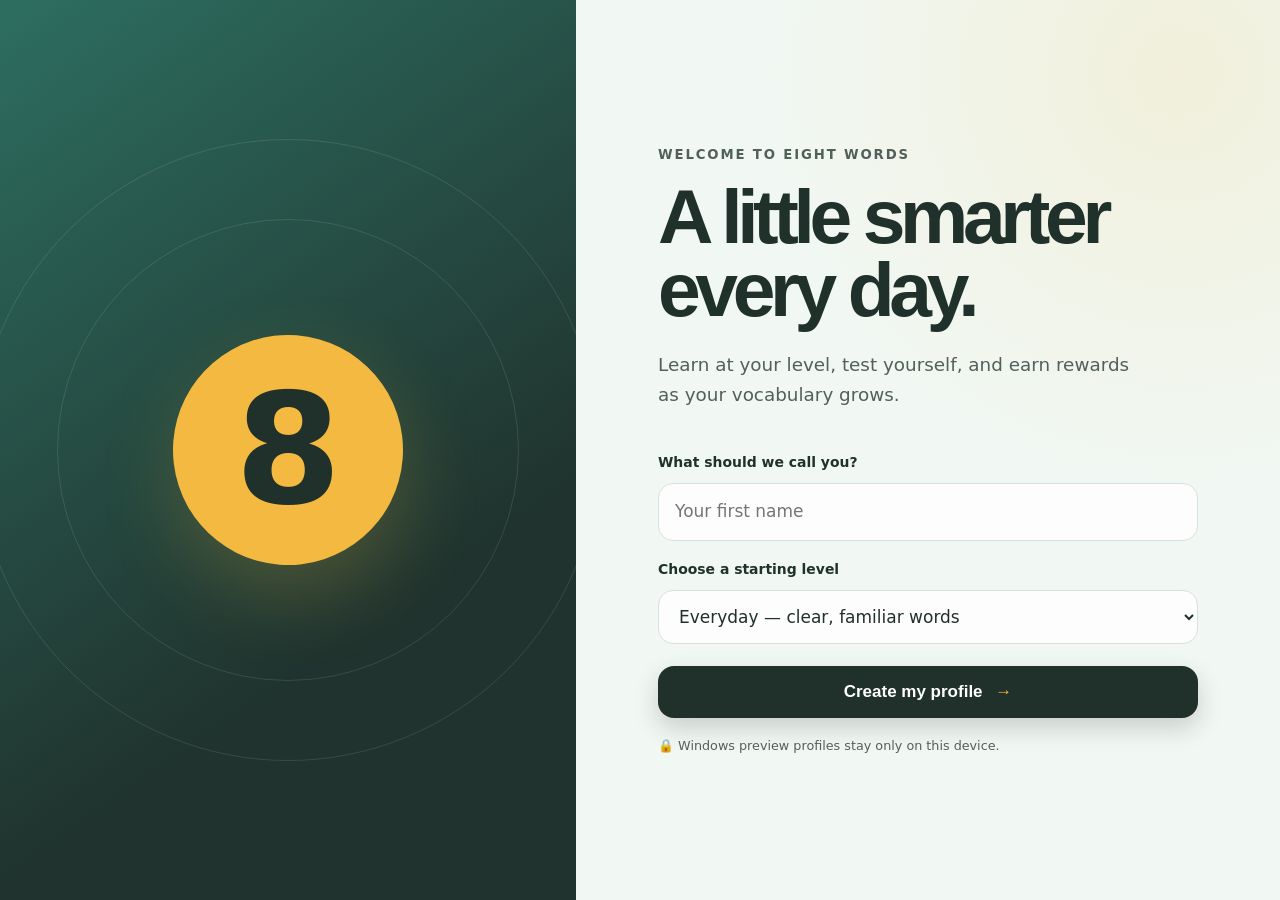
==== web/index.html @ 4cf6bb36 "Build Eight Words vocabulary learning app" ====
<!doctype html>
<html lang="en">
<head>
  <meta charset="utf-8">
  <meta name="viewport" content="width=device-width, initial-scale=1, viewport-fit=cover">
  <meta name="theme-color" content="#f6f2e8">
  <meta name="description" content="Learn eight words a day, take quizzes, earn points, and grow your vocabulary.">
  <title>Eight Words</title>
  <link rel="manifest" href="manifest.webmanifest">
  <link rel="icon" href="icons/icon-192.png">
  <link rel="stylesheet" href="styles.css">
</head>
<body>
  <div id="authScreen" class="auth-screen">
    <div class="auth-art" aria-hidden="true">
      <div class="logo-orbit"><span>8</span></div>
    </div>
    <section class="auth-card" aria-labelledby="welcomeTitle">
      <p class="eyebrow">WELCOME TO EIGHT WORDS</p>
      <h1 id="welcomeTitle">A little smarter<br>every day.</h1>
      <p class="auth-copy">Learn at your level, test yourself, and earn rewards as your vocabulary grows.</p>

      <div id="profileChooser" class="profile-chooser" hidden>
        <p class="field-label">Choose your profile</p>
        <div id="profileList" class="profile-list"></div>
        <button id="showCreateButton" class="button button-secondary" type="button">Add another profile</button>
      </div>

      <form id="createProfileForm" class="create-profile-form">
        <label for="displayName">What should we call you?</label>
        <input id="displayName" name="displayName" maxlength="20" autocomplete="nickname" placeholder="Your first name" required>
        <label for="startingLevel">Choose a starting level</label>
        <select id="startingLevel" name="startingLevel">
          <option value="everyday">Everyday — clear, familiar words</option>
          <option value="growing">Growing — build a richer vocabulary</option>
          <option value="curious">Curious — thoughtful, challenging words</option>
        </select>
        <button class="button button-primary" type="submit">Create my profile <span aria-hidden="true">→</span></button>
      </form>
      <p class="local-note"><span aria-hidden="true">🔒</span> Windows preview profiles stay only on this device.</p>
    </section>
  </div>

  <div id="app" class="app-shell" hidden>
    <header class="topbar">
      <button class="brand" type="button" data-view-target="learn" aria-label="Eight Words home">
        <span class="brand-mark">8</span>
        <span><strong>EIGHT WORDS</strong><small>A little smarter every day</small></span>
      </button>
      <div class="topbar-actions">
        <span id="plusBadge" class="plus-badge" hidden>PLUS · UNLIMITED</span>
        <button class="points-pill" type="button" data-view-target="rewards" aria-label="Open rewards">
          <span aria-hidden="true">✦</span><strong id="headerPoints">0</strong><small>pts</small>
        </button>
        <button id="avatarButton" class="avatar-button" type="button" data-view-target="profile" aria-label="Open profile">A</button>
      </div>
    </header>

    <main>
      <section id="learnView" class="view active" data-view="learn">
        <div class="view-heading">
          <div>
            <p class="eyebrow" id="greeting">GOOD MORNING</p>
            <h1>Ready for a new word?</h1>
          </div>
        </div>

        <section class="difficulty-panel" aria-labelledby="difficultyTitle">
          <div class="difficulty-heading">
            <p class="eyebrow">DIFFICULTY</p>
            <h2 id="difficultyTitle">Choose your word level</h2>
          </div>
          <div class="difficulty-options" role="group" aria-label="Word difficulty">
            <button type="button" data-level="everyday" aria-pressed="false"><span>🌿</span><strong>Everyday</strong><small>Clear and familiar</small></button>
            <button type="button" data-level="growing" aria-pressed="false"><span>✨</span><strong>Growing</strong><small>Build your vocabulary</small></button>
            <button type="button" data-level="curious" aria-pressed="false"><span>🔭</span><strong>Curious</strong><small>More challenging</small></button>
          </div>
        </section>

        <div class="learning-layout">
          <article id="wordCard" class="word-card" aria-live="polite">
            <div class="word-card-top">
              <span id="wordPosition" class="eyebrow accent">WORD 1 OF 8</span>
              <div class="word-card-tools">
                <button id="favoriteButton" class="icon-button" type="button" aria-label="Save this word" aria-pressed="false">♡</button>
                <button id="speakButton" class="icon-button" type="button" aria-label="Hear this word">🔊</button>
              </div>
            </div>
            <div id="wordLoading" class="word-loading">
              <span></span><span></span><span></span>
              <p>Finding a good word…</p>
            </div>
            <div id="wordContent" hidden>
              <h2><button id="wordText" class="word-title-button" type="button" aria-expanded="false" aria-controls="syllablePanel">wonder</button></h2>
              <p class="syllable-hint">Click the word to see its syllables</p>
              <div id="syllablePanel" class="syllable-panel" hidden>
                <span id="syllableText">won · der</span>
                <small id="syllableCount">2 syllables</small>
              </div>
              <div class="word-meta"><span id="partOfSpeech">noun</span><span id="pronunciation">wonder</span></div>
              <hr>
              <p id="definitionText" class="definition">A feeling of curiosity and amazement.</p>
              <blockquote id="exampleText">Every new word can begin with wonder.</blockquote>
            </div>
            <p id="wordSource" class="source-note">Definitions from Wiktionary</p>
          </article>

          <aside class="daily-panel">
            <div class="panel-title-row"><div><p class="eyebrow">TODAY</p><h2 id="dailyTitle">Your daily eight</h2></div><strong id="dailyFraction">0/8</strong></div>
            <div id="dailyDots" class="daily-dots" aria-label="Daily word progress"></div>
            <div class="mini-stats">
              <div><span aria-hidden="true">🔥</span><strong id="streakCount">1</strong><small>day streak</small></div>
              <div><span aria-hidden="true">✓</span><strong id="learnedCount">0</strong><small>words learned</small></div>
            </div>
            <button id="learnButton" class="button button-primary" type="button">I learned this <span>+10 ✦</span></button>
            <p id="dailyMessage" class="microcopy">Eight new chances to learn—every day.</p>
          </aside>
        </div>

        <section class="quick-actions" aria-label="Practice options">
          <button class="action-card quiz-action" type="button" data-view-target="quiz">
            <span class="action-icon">?</span><span><strong>Quick quiz</strong><small>5 questions · earn up to 100 pts</small></span><b>→</b>
          </button>
          <button class="action-card test-action" type="button" data-view-target="test">
            <span class="action-icon">✓</span><span><strong>Knowledge test</strong><small>10 questions · track your score</small></span><b>→</b>
          </button>
          <button id="surpriseWordButton" class="action-card surprise-action" type="button">
            <span class="action-icon">✦</span><span><strong>Surprise word</strong><small>Explore a random word with Plus</small></span><b>→</b>
          </button>
        </section>
      </section>

      <section id="quizView" class="view practice-view" data-view="quiz">
        <div class="practice-heading"><div><p class="eyebrow">QUICK QUIZ</p><h1>Pick the right meaning</h1></div><span id="quizProgress" class="question-count">1 / 5</span></div>
        <div id="quizIntro" class="practice-intro">
          <div class="practice-illustration">?</div>
          <h2>Five quick questions</h2>
          <p>Review words you have learned. Every correct answer earns 20 points the first time today.</p>
          <button id="startQuizButton" class="button button-primary" type="button">Start quiz</button>
        </div>
        <div id="quizGame" class="question-card" hidden>
          <p class="eyebrow">WHAT DOES THIS WORD MEAN?</p>
          <h2 id="quizWord">resilient</h2>
          <div id="quizOptions" class="answer-grid"></div>
          <button id="quizNextButton" class="button button-primary" type="button" hidden>Next question →</button>
        </div>
        <div id="quizResult" class="result-card" hidden></div>
      </section>

      <section id="testView" class="view practice-view" data-view="test">
        <div class="practice-heading"><div><p class="eyebrow">KNOWLEDGE TEST</p><h1>Show what you know</h1></div><span id="testProgress" class="question-count">1 / 10</span></div>
        <div id="testIntro" class="practice-intro">
          <div class="practice-illustration check">✓</div>
          <h2>A ten-question challenge</h2>
          <p>A mix of word and definition questions. Earn 15 points per correct answer, plus 100 for a perfect score.</p>
          <button id="startTestButton" class="button button-primary" type="button">Start test</button>
        </div>
        <div id="testGame" class="question-card" hidden>
          <p id="testPromptLabel" class="eyebrow">CHOOSE THE WORD</p>
          <h2 id="testPrompt">Able to recover quickly after difficulty.</h2>
          <div id="testOptions" class="answer-grid"></div>
          <button id="testNextButton" class="button button-primary" type="button" hidden>Next question →</button>
        </div>
        <div id="testResult" class="result-card" hidden></div>
      </section>

      <section id="rewardsView" class="view" data-view="rewards">
        <div class="rewards-hero">
          <div><p class="eyebrow">YOUR REWARDS</p><h1>Curiosity pays off.</h1><p>Learn and practice to unlock fun extras.</p></div>
          <div class="points-balance"><span>✦</span><strong id="rewardPoints">0</strong><small>points available</small></div>
        </div>
        <div id="rewardGrid" class="reward-grid"></div>
        <div class="points-guide">
          <h2>How to earn points</h2>
          <div class="points-guide-grid">
            <div><span>+10</span><p>Learn a new word</p></div>
            <div><span>+20</span><p>Correct quiz answer</p></div>
            <div><span>+15</span><p>Correct test answer</p></div>
            <div><span>+50</span><p>Finish your daily eight</p></div>
          </div>
        </div>
      </section>

      <section id="profileView" class="view" data-view="profile">
        <div class="profile-hero">
          <div id="profileAvatar" class="profile-avatar">A</div>
          <div><p class="eyebrow">YOUR PROFILE</p><h1 id="profileName">Learner</h1><p id="profileLevel">Everyday level</p></div>
          <button id="signOutButton" class="button button-secondary compact" type="button">Switch profile</button>
        </div>
        <div class="stats-grid">
          <div><span>🔥</span><strong id="profileStreak">1</strong><small>day streak</small></div>
          <div><span>✓</span><strong id="profileLearned">0</strong><small>words learned</small></div>
          <div><span>✦</span><strong id="profilePoints">0</strong><small>points</small></div>
          <div><span>★</span><strong id="profileBest">—</strong><small>best test</small></div>
        </div>
        <section class="profile-card">
          <div><h2>Eight Words Plus</h2><p id="plusStatus">Free plan · 8 words each day</p></div>
          <button id="profilePlusButton" class="button button-primary compact" type="button">See Plus</button>
        </section>
        <section class="profile-card saved-words-card">
          <div class="saved-words-heading"><div><h2>Saved words</h2><p>Keep interesting words close for quick review.</p></div><strong id="savedWordCount">0</strong></div>
          <div id="savedWordsList" class="saved-words-list"></div>
        </section>
        <section class="profile-card">
          <div><h2>Windows preview account</h2><p>Your profile and progress are saved in this browser. Cloud accounts will sync across Windows and Apple devices in the production version.</p></div>
        </section>
      </section>
    </main>

    <nav class="bottom-nav" aria-label="Main navigation">
      <button class="active" type="button" data-view-target="learn"><span>⌂</span>Learn</button>
      <button type="button" data-view-target="quiz"><span>?</span>Quiz</button>
      <button type="button" data-view-target="test"><span>✓</span>Test</button>
      <button type="button" data-view-target="rewards"><span>✦</span>Rewards</button>
      <button type="button" data-view-target="profile"><span>●</span>Profile</button>
    </nav>
  </div>

  <div id="paywallModal" class="modal" hidden>
    <div class="modal-backdrop" data-close-modal="paywallModal"></div>
    <section class="modal-card" role="dialog" aria-modal="true" aria-labelledby="paywallTitle">
      <button class="modal-close" type="button" data-close-modal="paywallModal" aria-label="Close">×</button>
      <div class="plus-mark">8<span>+</span></div>
      <p class="eyebrow">EIGHT WORDS PLUS</p>
      <h2 id="paywallTitle">Unlimited words for $1.99</h2>
      <p><strong>$1.99 per month</strong> removes the daily cap. Learn as many words as you want, whenever you want.</p>
      <ul class="benefit-list"><li>∞ No daily word limit</li><li>✦ Surprise-word explorer</li><li>✓ Deeper review and progress history</li><li>☁ Cloud progress in the production app</li></ul>
      <button id="previewPlusButton" class="button button-primary" type="button">Preview unlimited Plus</button>
      <small>This Windows build simulates the subscription. Apple handles the real purchase in the iPhone app.</small>
    </section>
  </div>

  <div id="toast" class="toast" role="status" aria-live="polite"></div>
  <script src="data/words.js"></script>
  <script src="app.js"></script>
</body>
</html>
---- web/styles.css ----
:root {
  --canvas: #f1f7f2;
  --paper: #fffefa;
  --ink: #20312b;
  --muted: #52605b;
  --line: #d5e2da;
  --accent: #287c63;
  --accent-soft: #dff2e9;
  --sun: #f3b941;
  --indigo: #5967c5;
  --coral: #d9685d;
  --shadow: 0 22px 60px rgba(30, 28, 20, .1);
  --radius: 26px;
  font-family: "Segoe UI Variable Text", "Segoe UI", system-ui, -apple-system, BlinkMacSystemFont, sans-serif;
  color: var(--ink);
  background: var(--canvas);
  font-synthesis: none;
  font-size: 17px;
  line-height: 1.5;
}

* { box-sizing: border-box; }
html { min-height: 100%; background: var(--canvas); }
body { margin: 0; min-height: 100vh; background: radial-gradient(circle at 92% 8%, rgba(244,191,70,.13), transparent 24rem), radial-gradient(circle at 5% 72%, rgba(76,167,132,.11), transparent 27rem), var(--canvas); color: var(--ink); }
h1, h2, h3, strong, .button { font-family: ui-rounded, "Trebuchet MS", "Segoe UI Variable Display", "Segoe UI", sans-serif; }
button, input, select { font: inherit; }
button { cursor: pointer; }
button:focus-visible, input:focus-visible, select:focus-visible { outline: 3px solid color-mix(in srgb, var(--accent) 40%, white); outline-offset: 3px; }
[hidden] { display: none !important; }

body[data-theme="sunshine"] { --canvas: #fff7dd; --paper: #fffdf5; --accent: #9b5d00; --accent-soft: #fff0b8; }
body[data-theme="galaxy"] { --canvas: #ecebfa; --paper: #faf9ff; --accent: #4a47a9; --accent-soft: #e1dff9; }

.sr-only { position: absolute; width: 1px; height: 1px; padding: 0; margin: -1px; overflow: hidden; clip: rect(0, 0, 0, 0); white-space: nowrap; border: 0; }
.eyebrow { margin: 0; font-size: .78rem; font-weight: 900; letter-spacing: .14em; color: var(--muted); }
.eyebrow.accent { color: var(--accent); }

.auth-screen { min-height: 100vh; display: grid; grid-template-columns: minmax(280px, .9fr) minmax(460px, 1.1fr); }
.auth-art { display: grid; place-items: center; overflow: hidden; background: linear-gradient(145deg, #2d6e60, #20332e 68%); position: relative; }
.auth-art::before, .auth-art::after { content: ""; position: absolute; width: 460px; height: 460px; border-radius: 50%; border: 1px solid rgba(255,255,255,.11); }
.auth-art::after { width: 620px; height: 620px; }
.logo-orbit { width: 230px; height: 230px; display: grid; place-items: center; border-radius: 50%; background: var(--sun); transform: rotate(-7deg); box-shadow: 0 30px 80px rgba(247,189,53,.2); }
.logo-orbit span { font-size: 9rem; line-height: 1; font-weight: 950; transform: rotate(7deg); }
.auth-card { align-self: center; width: min(540px, calc(100% - 64px)); margin: 48px auto; }
.auth-card h1 { font-size: clamp(3rem, 6vw, 5.5rem); line-height: .95; letter-spacing: -.07em; margin: 15px 0 24px; }
.auth-copy { max-width: 480px; font-size: 1.08rem; line-height: 1.65; color: var(--muted); }
.create-profile-form { margin-top: 34px; display: grid; gap: 10px; }
.create-profile-form label, .field-label { margin-top: 8px; font-size: .82rem; font-weight: 800; }
input, select { width: 100%; border: 1px solid var(--line); color: var(--ink); background: rgba(255,255,255,.78); padding: 15px 16px; border-radius: 15px; }
.create-profile-form .button { margin-top: 12px; }
.local-note { margin: 18px 0 0; color: var(--muted); font-size: .75rem; }
.profile-chooser { margin-top: 28px; }
.profile-list { display: grid; gap: 10px; margin: 10px 0 14px; }
.profile-choice { width: 100%; display: flex; align-items: center; gap: 13px; border: 1px solid var(--line); padding: 12px; border-radius: 17px; background: white; color: var(--ink); text-align: left; }
.profile-choice span { width: 42px; height: 42px; border-radius: 50%; background: var(--accent-soft); color: var(--accent); display: grid; place-items: center; font-weight: 900; }
.profile-choice strong { display: block; }
.profile-choice small { color: var(--muted); }

.button { border: 0; border-radius: 16px; min-height: 52px; padding: 0 20px; font-weight: 850; transition: transform .15s ease, filter .15s ease; }
.button:hover { transform: translateY(-2px); filter: brightness(1.03); }
.button:active { transform: translateY(0) scale(.985); }
.button-primary { background: var(--ink); color: white; box-shadow: 0 10px 24px rgba(26,26,30,.18); }
.button-primary span { margin-left: 8px; color: var(--sun); }
.button-secondary { background: white; border: 1px solid var(--line); color: var(--ink); box-shadow: none; }
.button.compact { min-height: 42px; padding: 0 16px; font-size: .82rem; }

.app-shell { min-height: 100vh; padding-bottom: 105px; }
.topbar { height: 82px; border-bottom: 1px solid rgba(120,116,102,.17); display: flex; align-items: center; justify-content: space-between; padding: 0 max(24px, calc((100vw - 1180px) / 2)); position: sticky; top: 0; z-index: 20; background: rgba(246,242,232,.88); backdrop-filter: blur(18px); }
.brand { border: 0; background: none; display: flex; align-items: center; gap: 12px; color: var(--ink); padding: 0; text-align: left; }
.brand-mark { width: 42px; height: 42px; display: grid; place-items: center; border-radius: 13px; color: white; background: var(--ink); font-size: 1.35rem; font-weight: 950; }
.brand strong { display: block; font-size: 1rem; letter-spacing: .08em; }
.brand small { display: block; color: var(--muted); margin-top: 1px; font-size: .76rem; }
.topbar-actions { display: flex; align-items: center; gap: 10px; }
.plus-badge { padding: 7px 11px; border-radius: 999px; background: var(--sun); color: #503600; font-family: ui-rounded, "Trebuchet MS", sans-serif; font-size: .7rem; font-weight: 950; letter-spacing: .06em; }
.points-pill { min-height: 42px; border: 1px solid var(--line); background: white; border-radius: 999px; padding: 0 14px; display: flex; align-items: center; gap: 5px; color: var(--ink); }
.points-pill > span { color: #b47700; }
.points-pill small { color: var(--muted); }
.avatar-button { border: 0; width: 42px; height: 42px; border-radius: 50%; background: var(--accent); color: white; font-weight: 900; }

main { width: min(1180px, calc(100% - 40px)); margin: 0 auto; }
.view { display: none; padding: 45px 0; animation: viewIn .25s ease both; }
.view.active { display: block; }
@keyframes viewIn { from { opacity: 0; transform: translateY(8px); } }
.view-heading, .practice-heading { display: flex; align-items: end; justify-content: space-between; gap: 20px; margin-bottom: 20px; }
.view-heading h1, .practice-heading h1, .rewards-hero h1 { margin: 7px 0 0; font-size: clamp(2rem, 4.4vw, 3.6rem); letter-spacing: -.055em; line-height: 1; }

.difficulty-panel { display: flex; align-items: center; justify-content: space-between; gap: 24px; margin-bottom: 20px; padding: 18px 20px; border: 2px solid color-mix(in srgb, var(--accent) 25%, var(--line)); border-radius: 22px; background: var(--paper); box-shadow: 0 10px 28px rgba(30,28,20,.06); }
.difficulty-heading { min-width: 185px; }
.difficulty-heading h2 { margin: 3px 0 0; font-size: 1.2rem; letter-spacing: -.02em; }
.difficulty-options { flex: 1; display: grid; grid-template-columns: repeat(3, 1fr); gap: 9px; }
.difficulty-options button { min-height: 68px; display: grid; grid-template-columns: auto 1fr; grid-template-rows: auto auto; align-items: center; column-gap: 10px; border: 1px solid var(--line); border-radius: 16px; padding: 11px 14px; background: var(--canvas); color: var(--ink); text-align: left; transition: border-color .15s ease, background .15s ease, transform .15s ease; }
.difficulty-options button:hover { transform: translateY(-2px); border-color: var(--accent); }
.difficulty-options button { --level-color: var(--accent); --level-soft: var(--accent-soft); }
.difficulty-options button[data-level="growing"] { --level-color: var(--indigo); --level-soft: #e8e9fb; }
.difficulty-options button[data-level="curious"] { --level-color: var(--coral); --level-soft: #fae8e5; }
.difficulty-options button[aria-pressed="true"] { border: 2px solid var(--level-color); background: var(--level-soft); box-shadow: 0 5px 15px color-mix(in srgb, var(--level-color) 14%, transparent); }
.difficulty-options button[aria-pressed="true"] strong { color: var(--level-color); }
.difficulty-options button > span { grid-row: 1 / 3; font-size: 1.35rem; }
.difficulty-options strong { display: block; font-size: .96rem; }
.difficulty-options small { color: var(--muted); font-size: .75rem; font-weight: 650; }

.learning-layout { display: grid; grid-template-columns: minmax(0, 1.55fr) minmax(290px, .7fr); gap: 20px; align-items: stretch; }
.word-card, .daily-panel, .question-card, .practice-intro, .result-card, .profile-card { background: var(--paper); border: 1px solid var(--line); border-radius: var(--radius); box-shadow: var(--shadow); }
.word-card { padding: clamp(24px, 4vw, 44px); min-height: 430px; display: flex; flex-direction: column; position: relative; overflow: hidden; border-top: 5px solid var(--accent); }
.word-card::after { content: ""; position: absolute; right: -70px; bottom: -110px; width: 250px; height: 250px; border-radius: 50%; background: var(--accent-soft); opacity: .75; z-index: 0; }
.word-card > * { position: relative; z-index: 1; }
.word-card-top { display: flex; justify-content: space-between; align-items: center; }
.word-card-tools { display: flex; gap: 8px; }
.icon-button { width: 46px; height: 46px; border: 0; border-radius: 50%; background: var(--canvas); font-size: 1.1rem; }
.icon-button[aria-pressed="true"] { color: #a44d45; background: #fae8e5; font-size: 1.45rem; }
.word-card h2 { font-size: clamp(3.2rem, 8vw, 6.4rem); letter-spacing: -.065em; line-height: .9; margin: 48px 0 13px; }
.word-title-button { appearance: none; border: 0; padding: 0; background: transparent; color: inherit; font: inherit; font-weight: inherit; letter-spacing: inherit; line-height: inherit; text-align: left; border-radius: 10px; cursor: pointer; text-decoration: underline; text-decoration-color: transparent; text-decoration-thickness: 4px; text-underline-offset: 8px; transition: text-decoration-color .18s ease, color .18s ease; }
.word-title-button:hover, .word-title-button[aria-expanded="true"] { color: var(--accent); text-decoration-color: color-mix(in srgb, var(--accent) 25%, transparent); }
.syllable-hint { margin: -2px 0 12px; color: var(--muted); font-size: .85rem; font-weight: 750; }
.syllable-panel { width: fit-content; max-width: 100%; margin: 0 0 17px; padding: 12px 15px; border: 1px solid color-mix(in srgb, var(--accent) 28%, var(--line)); border-radius: 14px; background: var(--accent-soft); animation: viewIn .18s ease both; }
.syllable-panel span { display: block; color: var(--accent); font-size: clamp(1.15rem, 2.5vw, 1.5rem); font-weight: 900; letter-spacing: .035em; overflow-wrap: anywhere; }
.syllable-panel small { display: block; margin-top: 3px; color: var(--muted); font-weight: 700; }
.word-meta { display: flex; align-items: center; gap: 10px; color: var(--muted); font-weight: 700; }
.word-meta span:first-child { background: var(--accent); color: white; padding: 6px 11px; border-radius: 999px; font-size: .75rem; text-transform: lowercase; }
.word-card hr { border: 0; height: 1px; background: var(--line); margin: 32px 0 26px; }
.definition { margin: 0; max-width: 780px; font-size: clamp(1.35rem, 2.6vw, 2rem); font-weight: 750; line-height: 1.3; }
.word-card blockquote { margin: 24px 0 0; padding: 16px 18px; border-left: 4px solid var(--accent); border-radius: 0 14px 14px 0; background: var(--accent-soft); color: var(--muted); font-style: italic; line-height: 1.55; }
.source-note { margin: auto 0 0; padding-top: 18px; font-size: .76rem; color: var(--muted); }
.word-loading { flex: 1; display: flex; align-items: center; justify-content: center; gap: 7px; flex-wrap: wrap; }
.word-loading span { width: 9px; height: 9px; border-radius: 50%; background: var(--accent); animation: bounce .8s infinite alternate; }
.word-loading span:nth-child(2) { animation-delay: .15s; }.word-loading span:nth-child(3) { animation-delay: .3s; }
.word-loading p { flex-basis: 100%; text-align: center; color: var(--muted); }
@keyframes bounce { to { transform: translateY(-8px); opacity: .45; } }

.daily-panel { padding: 27px; display: flex; flex-direction: column; }
.panel-title-row { display: flex; justify-content: space-between; align-items: start; }
.panel-title-row h2 { margin: 5px 0 0; font-size: 1.35rem; }
.panel-title-row > strong { font-size: 1.3rem; }
.daily-dots { display: grid; grid-template-columns: repeat(8, 1fr); gap: 5px; margin: 24px 0; }
.daily-dots span { height: 8px; border-radius: 99px; background: var(--line); }
.daily-dots span.done { background: var(--accent); }
.mini-stats { display: grid; grid-template-columns: 1fr 1fr; gap: 10px; margin-bottom: 24px; }
.mini-stats div { padding: 16px 10px; background: var(--canvas); border-radius: 16px; text-align: center; }
.mini-stats span { display: block; font-size: 1.1rem; }
.mini-stats strong { display: block; font-size: 1.55rem; margin: 5px 0 1px; }
.mini-stats small { color: var(--muted); }
.daily-panel .button { width: 100%; margin-top: auto; }
.microcopy { text-align: center; color: var(--muted); font-size: .82rem; margin: 12px 0 0; }

.quick-actions { display: grid; grid-template-columns: repeat(3, 1fr); gap: 14px; margin-top: 20px; }
.action-card { border: 0; border-radius: 20px; padding: 20px; display: flex; align-items: center; gap: 15px; color: var(--ink); text-align: left; transition: transform .15s ease; }
.action-card:hover { transform: translateY(-3px); }
.quiz-action { background: #e9e8fb; }.test-action { background: #fae8e5; }
.surprise-action { background: #fff0c9; }
.action-icon { width: 45px; height: 45px; flex: 0 0 auto; border-radius: 14px; display: grid; place-items: center; background: var(--indigo); color: white; font-size: 1.2rem; font-weight: 950; }
.test-action .action-icon { background: var(--coral); }
.surprise-action .action-icon { background: #b77b00; }
.action-card strong, .action-card small { display: block; }.action-card strong { font-size: 1.02rem; }.action-card small { color: var(--muted); margin-top: 3px; font-size: .82rem; }.action-card b { margin-left: auto; }

.practice-view { max-width: 850px; margin: 0 auto; }
.question-count { padding: 9px 14px; background: white; border: 1px solid var(--line); border-radius: 999px; font-weight: 900; }
.practice-intro, .result-card { padding: 45px; text-align: center; }
.practice-illustration { width: 90px; height: 90px; margin: 0 auto 24px; display: grid; place-items: center; border-radius: 28px; transform: rotate(-5deg); background: var(--indigo); color: white; font-size: 3rem; font-weight: 950; }
.practice-illustration.check { background: var(--coral); }
.practice-intro h2 { font-size: 2rem; margin: 0; }.practice-intro p { max-width: 520px; margin: 12px auto 25px; color: var(--muted); line-height: 1.6; }
.question-card { padding: clamp(24px, 5vw, 48px); }
.question-card > h2 { margin: 14px 0 30px; font-size: clamp(2rem, 5vw, 3.8rem); line-height: 1.08; letter-spacing: -.04em; }
.answer-grid { display: grid; gap: 11px; }
.answer { width: 100%; border: 1px solid var(--line); border-radius: 16px; background: white; color: var(--ink); padding: 17px 18px; text-align: left; line-height: 1.45; font-weight: 650; }
.answer:hover:not(:disabled) { border-color: var(--accent); background: var(--accent-soft); }
.answer.correct { border-color: #18845f; background: #dff4e9; color: #0e6347; }
.answer.wrong { border-color: #c64e48; background: #fbe4e2; color: #963632; }
.question-card > .button { width: 100%; margin-top: 20px; }
.result-card .score-ring { margin: 0 auto 20px; width: 120px; height: 120px; border-radius: 50%; display: grid; place-items: center; background: var(--accent-soft); color: var(--accent); font-size: 2rem; font-weight: 950; }
.result-card h2 { font-size: 2.2rem; margin: 0; }.result-card p { color: var(--muted); }.result-card .button { margin-top: 12px; }

.rewards-hero { display: flex; justify-content: space-between; align-items: center; gap: 25px; padding: 10px 0 35px; }
.rewards-hero p:last-child { color: var(--muted); }
.points-balance { min-width: 185px; padding: 24px; border-radius: 24px; background: var(--ink); color: white; text-align: center; }
.points-balance span { color: var(--sun); font-size: 1.4rem; }.points-balance strong { display: block; font-size: 2.7rem; line-height: 1; margin: 5px 0; }.points-balance small { color: #c9c7c0; }
.reward-grid { display: grid; grid-template-columns: repeat(4, 1fr); gap: 14px; }
.reward-card { background: var(--paper); border: 1px solid var(--line); border-radius: 22px; padding: 22px; display: flex; flex-direction: column; min-height: 245px; }
.reward-card .reward-icon { width: 62px; height: 62px; display: grid; place-items: center; border-radius: 19px; background: var(--accent-soft); font-size: 1.8rem; }
.reward-card h3 { margin: 18px 0 6px; }.reward-card p { margin: 0 0 18px; color: var(--muted); font-size: .84rem; line-height: 1.45; }.reward-card .button { width: 100%; margin-top: auto; min-height: 43px; font-size: .8rem; }
.reward-card.owned { border-color: var(--accent); }.reward-card.owned .button { background: var(--accent-soft); color: var(--accent); box-shadow: none; }
.points-guide { margin-top: 30px; padding: 27px; background: white; border: 1px solid var(--line); border-radius: 22px; }
.points-guide h2 { margin-top: 0; }.points-guide-grid { display: grid; grid-template-columns: repeat(4, 1fr); gap: 12px; }
.points-guide-grid div { background: var(--canvas); border-radius: 15px; padding: 15px; }.points-guide-grid span { font-weight: 950; color: var(--accent); }.points-guide-grid p { margin: 4px 0 0; color: var(--muted); font-size: .78rem; }

.profile-hero { display: flex; align-items: center; gap: 18px; padding: 18px 0 34px; }.profile-hero h1 { margin: 4px 0 2px; font-size: 2.8rem; letter-spacing: -.05em; }.profile-hero p:last-child { margin: 0; color: var(--muted); }.profile-hero .button { margin-left: auto; }
.profile-avatar { width: 88px; height: 88px; border-radius: 29px; display: grid; place-items: center; background: var(--accent); color: white; font-size: 2.5rem; font-weight: 950; transform: rotate(-3deg); }
.stats-grid { display: grid; grid-template-columns: repeat(4, 1fr); gap: 13px; margin-bottom: 20px; }.stats-grid > div { background: var(--paper); border: 1px solid var(--line); border-radius: 20px; padding: 22px; }.stats-grid span { font-size: 1.3rem; }.stats-grid strong { display: block; font-size: 2.1rem; margin-top: 10px; }.stats-grid small { color: var(--muted); }
.profile-card { padding: 24px; display: flex; justify-content: space-between; align-items: center; gap: 20px; margin-top: 13px; box-shadow: none; }.profile-card h2 { margin: 0 0 5px; }.profile-card p { margin: 0; color: var(--muted); line-height: 1.5; }
.saved-words-card { display: block; }
.saved-words-heading { display: flex; justify-content: space-between; align-items: start; gap: 20px; }
.saved-words-heading > strong { min-width: 42px; height: 42px; display: grid; place-items: center; border-radius: 50%; background: var(--accent-soft); color: var(--accent); font-size: 1.1rem; }
.saved-words-list { display: flex; flex-wrap: wrap; gap: 9px; margin-top: 18px; }
.saved-word-chip { border: 1px solid var(--line); border-radius: 999px; padding: 9px 13px; background: var(--canvas); color: var(--ink); font-weight: 800; }
.saved-word-chip:hover { border-color: var(--accent); background: var(--accent-soft); }
.saved-empty { margin-top: 16px !important; font-style: italic; }

.bottom-nav { position: fixed; left: 50%; bottom: 18px; transform: translateX(-50%); z-index: 25; display: grid; grid-template-columns: repeat(5, minmax(66px, 96px)); padding: 8px; border: 1px solid rgba(120,116,102,.25); border-radius: 24px; background: rgba(255,253,248,.93); box-shadow: 0 18px 45px rgba(30,28,20,.18); backdrop-filter: blur(18px); }
.bottom-nav button { border: 0; background: transparent; color: var(--muted); border-radius: 17px; padding: 8px 6px; font-size: .76rem; font-weight: 850; }.bottom-nav button span { display: block; margin-bottom: 3px; font-size: 1.12rem; }.bottom-nav button.active { background: var(--ink); color: white; }

.modal { position: fixed; inset: 0; z-index: 100; display: grid; place-items: center; padding: 20px; }.modal-backdrop { position: absolute; inset: 0; background: rgba(20,20,23,.55); backdrop-filter: blur(7px); }.modal-card { position: relative; width: min(500px, 100%); padding: 38px; border-radius: 28px; background: var(--paper); text-align: center; box-shadow: 0 30px 100px rgba(0,0,0,.3); animation: modalIn .25s ease both; }.modal-close { position: absolute; right: 16px; top: 16px; width: 36px; height: 36px; border: 0; border-radius: 50%; background: var(--canvas); font-size: 1.3rem; }.plus-mark { width: 88px; height: 88px; margin: 0 auto 20px; display: grid; place-items: center; border-radius: 50%; background: var(--ink); color: white; font-size: 2.2rem; font-weight: 950; }.plus-mark span { color: var(--sun); font-size: 1.1rem; }.modal-card h2 { font-size: 2.2rem; margin: 8px 0 12px; letter-spacing: -.04em; }.modal-card > p:not(.eyebrow) { color: var(--muted); line-height: 1.55; }.benefit-list { list-style: none; padding: 0; margin: 25px 0; display: grid; gap: 10px; text-align: left; }.benefit-list li { background: var(--canvas); padding: 13px 15px; border-radius: 13px; font-weight: 700; }.modal-card .button { width: 100%; }.modal-card > small { display: block; color: var(--muted); margin-top: 14px; line-height: 1.4; }
@keyframes modalIn { from { opacity: 0; transform: scale(.95) translateY(10px); } }
.toast { position: fixed; left: 50%; top: 94px; z-index: 200; transform: translate(-50%, -20px); background: var(--ink); color: white; padding: 12px 17px; border-radius: 999px; font-size: .83rem; font-weight: 800; opacity: 0; pointer-events: none; transition: .25s ease; }.toast.show { opacity: 1; transform: translate(-50%, 0); }

@media (max-width: 850px) {
  .auth-screen { grid-template-columns: 1fr; }.auth-art { min-height: 220px; }.logo-orbit { width: 130px; height: 130px; }.logo-orbit span { font-size: 5.2rem; }.auth-art::before { width: 280px; height: 280px; }.auth-art::after { width: 380px; height: 380px; }.auth-card { width: min(540px, calc(100% - 40px)); margin: 36px auto; }.auth-card h1 { font-size: clamp(2.8rem, 13vw, 4.5rem); }
  .learning-layout { grid-template-columns: 1fr; }.word-card { min-height: 410px; }.daily-panel { min-height: 300px; }
  .difficulty-panel { align-items: stretch; flex-direction: column; gap: 13px; }.difficulty-heading { min-width: 0; }
  .quick-actions { grid-template-columns: 1fr; }
  .reward-grid { grid-template-columns: 1fr 1fr; }.stats-grid { grid-template-columns: 1fr 1fr; }.points-guide-grid { grid-template-columns: 1fr 1fr; }
}

@media (max-width: 600px) {
  .topbar { height: 70px; padding: 0 14px; }.brand small { display: none; }.brand strong { font-size: .78rem; }.points-pill small { display: none; }
  main { width: min(100% - 26px, 1180px); }.view { padding: 30px 0; }.view-heading { align-items: stretch; flex-direction: column; }
  .difficulty-panel { padding: 16px; }.difficulty-options { grid-template-columns: 1fr; }.difficulty-options button { min-height: 62px; }.difficulty-options small { font-size: .82rem; }
  .word-card { padding: 22px; min-height: 455px; }.word-card h2 { margin-top: 36px; }
  .plus-badge { display: none; }
  .bottom-nav { width: calc(100% - 20px); bottom: 8px; grid-template-columns: repeat(5, 1fr); border-radius: 20px; }.bottom-nav button { font-size: .66rem; }
  .rewards-hero { align-items: stretch; flex-direction: column; }.points-balance { width: 100%; }.reward-grid { grid-template-columns: 1fr; }.points-guide-grid { grid-template-columns: 1fr 1fr; }
  .profile-hero { align-items: flex-start; flex-wrap: wrap; }.profile-avatar { width: 68px; height: 68px; border-radius: 22px; }.profile-hero .button { margin-left: 0; flex-basis: 100%; }.stats-grid { grid-template-columns: 1fr 1fr; }.profile-card { align-items: flex-start; flex-direction: column; }
  .practice-intro, .result-card, .question-card { padding: 25px; }.practice-heading { align-items: flex-start; }.practice-heading h1 { font-size: 2.1rem; }.modal-card { padding: 30px 22px; }
}

@media (prefers-reduced-motion: reduce) {
  *, *::before, *::after { animation-duration: .01ms !important; animation-iteration-count: 1 !important; scroll-behavior: auto !important; transition-duration: .01ms !important; }
}
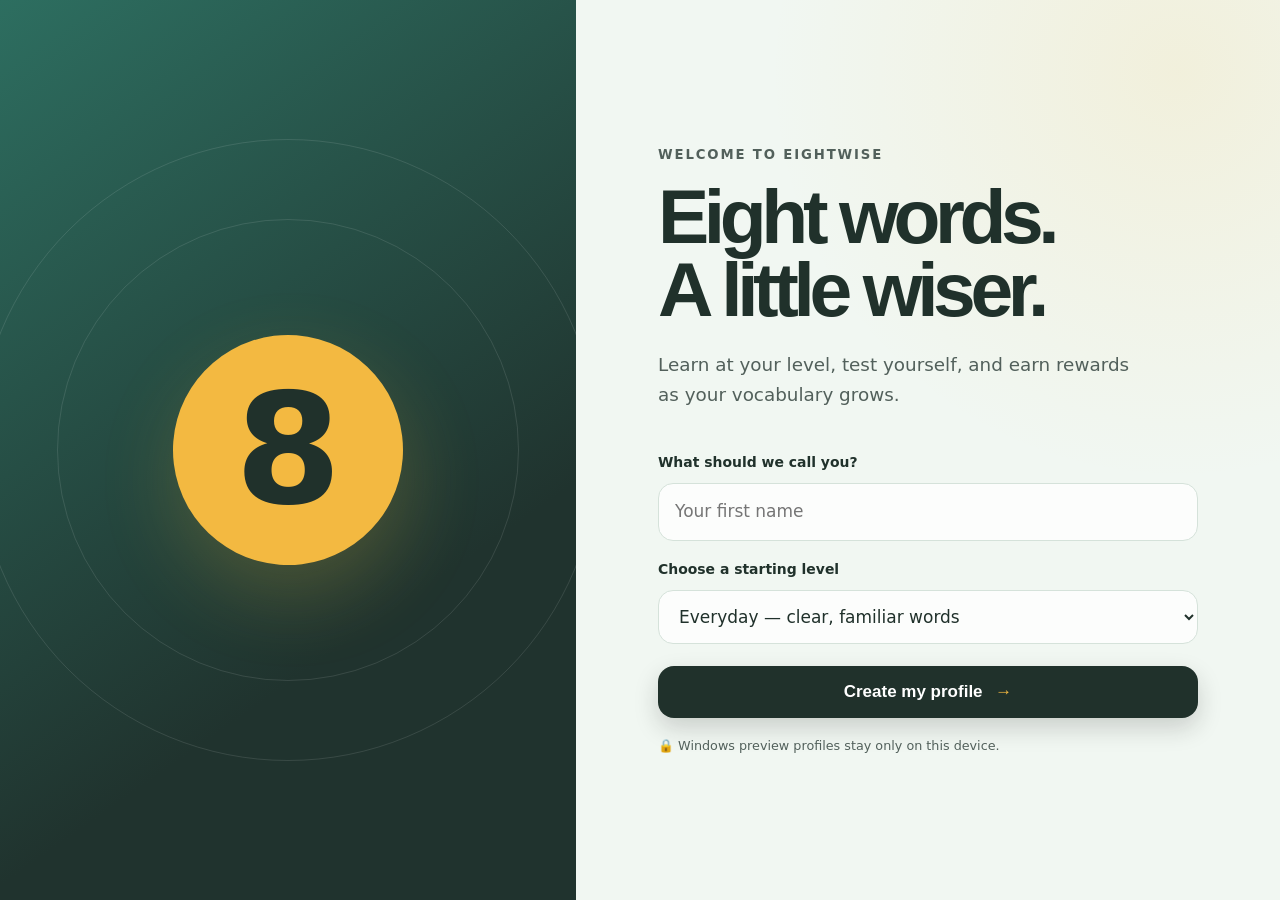
==== commit 4378f2a5: "Finish Eightwise preview branding" ====
--- a/web/index.html
+++ b/web/index.html
@@ -5,7 +5,7 @@
   <meta name="viewport" content="width=device-width, initial-scale=1, viewport-fit=cover">
   <meta name="theme-color" content="#f6f2e8">
   <meta name="description" content="Learn eight words a day, take quizzes, earn points, and grow your vocabulary.">
-  <title>Eight Words</title>
+  <title>Eightwise</title>
   <link rel="manifest" href="manifest.webmanifest">
   <link rel="icon" href="icons/icon-192.png">
   <link rel="stylesheet" href="styles.css">
@@ -16,8 +16,8 @@
       <div class="logo-orbit"><span>8</span></div>
     </div>
     <section class="auth-card" aria-labelledby="welcomeTitle">
-      <p class="eyebrow">WELCOME TO EIGHT WORDS</p>
-      <h1 id="welcomeTitle">A little smarter<br>every day.</h1>
+      <p class="eyebrow">WELCOME TO EIGHTWISE</p>
+      <h1 id="welcomeTitle">Eight words.<br>A little wiser.</h1>
       <p class="auth-copy">Learn at your level, test yourself, and earn rewards as your vocabulary grows.</p>
 
       <div id="profileChooser" class="profile-chooser" hidden>
@@ -43,9 +43,9 @@
 
   <div id="app" class="app-shell" hidden>
     <header class="topbar">
-      <button class="brand" type="button" data-view-target="learn" aria-label="Eight Words home">
+      <button class="brand" type="button" data-view-target="learn" aria-label="Eightwise home">
         <span class="brand-mark">8</span>
-        <span><strong>EIGHT WORDS</strong><small>A little smarter every day</small></span>
+        <span><strong>EIGHTWISE</strong><small>Eight words. A little wiser.</small></span>
       </button>
       <div class="topbar-actions">
         <span id="plusBadge" class="plus-badge" hidden>PLUS · UNLIMITED</span>
@@ -102,7 +102,7 @@
               <p id="definitionText" class="definition">A feeling of curiosity and amazement.</p>
               <blockquote id="exampleText">Every new word can begin with wonder.</blockquote>
             </div>
-            <p id="wordSource" class="source-note">Definitions from Wiktionary</p>
+            <p id="wordSource" class="source-note">Definitions from Open English WordNet · CC BY 4.0</p>
           </article>
 
           <aside class="daily-panel">
@@ -178,6 +178,7 @@
             <div><span>+15</span><p>Correct test answer</p></div>
             <div><span>+50</span><p>Finish your daily eight</p></div>
           </div>
+          <p class="microcopy">Points have no cash value, cannot be purchased or transferred, and unlock only in-app rewards.</p>
         </div>
       </section>
 
@@ -194,7 +195,7 @@
           <div><span>★</span><strong id="profileBest">—</strong><small>best test</small></div>
         </div>
         <section class="profile-card">
-          <div><h2>Eight Words Plus</h2><p id="plusStatus">Free plan · 8 words each day</p></div>
+          <div><h2>Eightwise Plus</h2><p id="plusStatus">Free plan · 8 words each day</p></div>
           <button id="profilePlusButton" class="button button-primary compact" type="button">See Plus</button>
         </section>
         <section class="profile-card saved-words-card">
@@ -202,7 +203,10 @@
           <div id="savedWordsList" class="saved-words-list"></div>
         </section>
         <section class="profile-card">
-          <div><h2>Windows preview account</h2><p>Your profile and progress are saved in this browser. Cloud accounts will sync across Windows and Apple devices in the production version.</p></div>
+          <div><h2>Private learner profile</h2><p>Your profile and progress are saved only in this browser. No email address, password, or online account is required.</p></div>
+        </section>
+        <section class="profile-card">
+          <div><h2>Legal &amp; support</h2><p><a href="https://allenvfits.github.io/eight-words/privacy/">Privacy</a> · <a href="https://allenvfits.github.io/eight-words/terms/">Terms</a> · <a href="https://allenvfits.github.io/eight-words/support/">Support</a> · <a href="https://allenvfits.github.io/eight-words/attributions/">Attributions</a></p></div>
         </section>
       </section>
     </main>
@@ -221,10 +225,10 @@
     <section class="modal-card" role="dialog" aria-modal="true" aria-labelledby="paywallTitle">
       <button class="modal-close" type="button" data-close-modal="paywallModal" aria-label="Close">×</button>
       <div class="plus-mark">8<span>+</span></div>
-      <p class="eyebrow">EIGHT WORDS PLUS</p>
+      <p class="eyebrow">EIGHTWISE PLUS</p>
       <h2 id="paywallTitle">Unlimited words for $1.99</h2>
       <p><strong>$1.99 per month</strong> removes the daily cap. Learn as many words as you want, whenever you want.</p>
-      <ul class="benefit-list"><li>∞ No daily word limit</li><li>✦ Surprise-word explorer</li><li>✓ Deeper review and progress history</li><li>☁ Cloud progress in the production app</li></ul>
+      <ul class="benefit-list"><li>∞ No daily word limit</li><li>✦ Surprise-word explorer</li><li>✓ Deeper review and progress history</li><li>★ Quizzes, points, and rewards remain included</li></ul>
       <button id="previewPlusButton" class="button button-primary" type="button">Preview unlimited Plus</button>
       <small>This Windows build simulates the subscription. Apple handles the real purchase in the iPhone app.</small>
     </section>
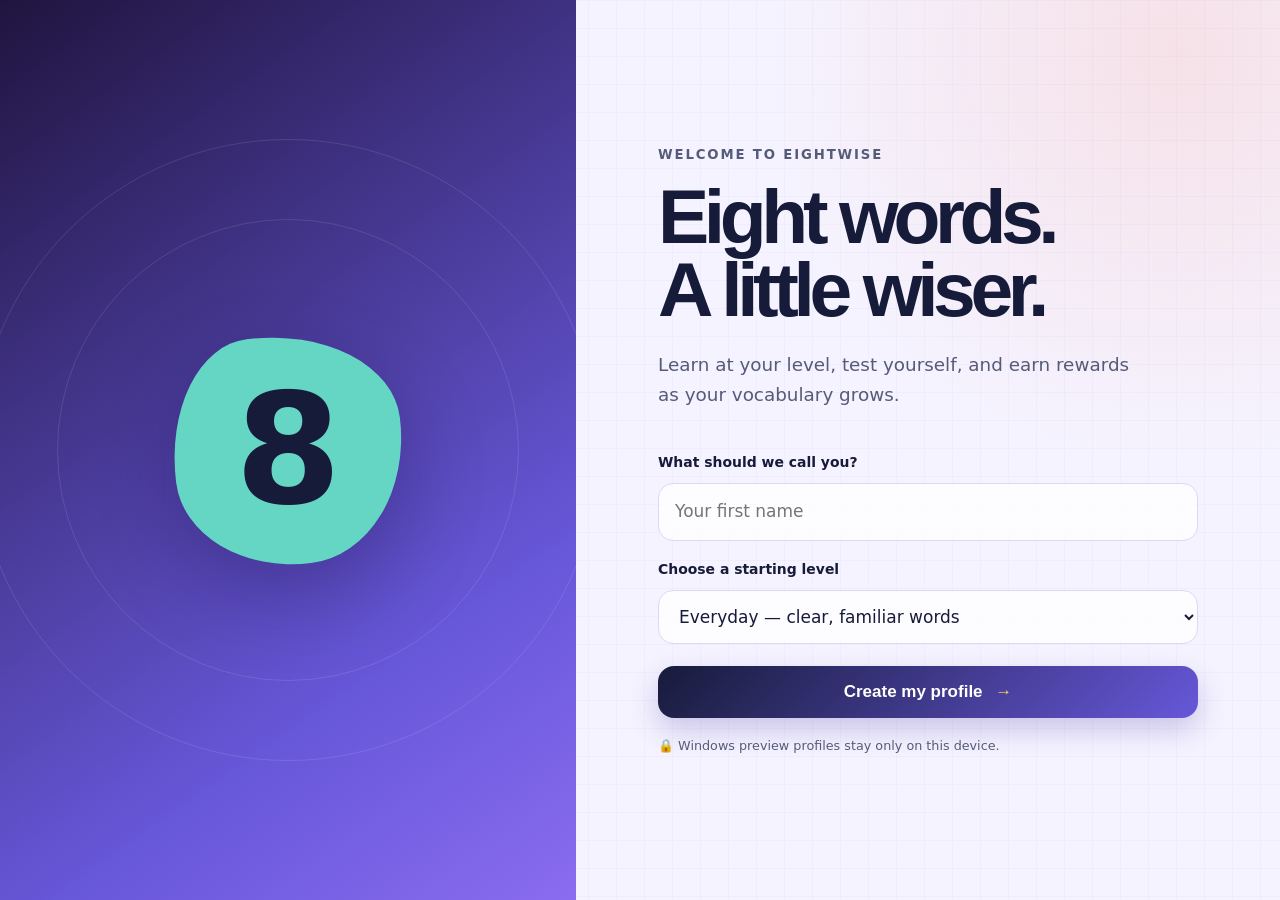
==== commit b502d712: "Give Eightwise a distinctive visual identity" ====
--- a/web/index.html
+++ b/web/index.html
@@ -3,12 +3,12 @@
 <head>
   <meta charset="utf-8">
   <meta name="viewport" content="width=device-width, initial-scale=1, viewport-fit=cover">
-  <meta name="theme-color" content="#f6f2e8">
+  <meta name="theme-color" content="#6757d9">
   <meta name="description" content="Learn eight words a day, take quizzes, earn points, and grow your vocabulary.">
   <title>Eightwise</title>
   <link rel="manifest" href="manifest.webmanifest">
-  <link rel="icon" href="icons/icon-192.png">
-  <link rel="stylesheet" href="styles.css">
+  <link rel="icon" href="icons/icon-192-eightwise.png">
+  <link rel="stylesheet" href="styles.css?v=identity2">
 </head>
 <body>
   <div id="authScreen" class="auth-screen">
--- a/web/styles.css
+++ b/web/styles.css
@@ -1,15 +1,16 @@
 :root {
-  --canvas: #f1f7f2;
-  --paper: #fffefa;
-  --ink: #20312b;
-  --muted: #52605b;
-  --line: #d5e2da;
-  --accent: #287c63;
-  --accent-soft: #dff2e9;
-  --sun: #f3b941;
-  --indigo: #5967c5;
-  --coral: #d9685d;
-  --shadow: 0 22px 60px rgba(30, 28, 20, .1);
+  --canvas: #f5f3ff;
+  --paper: #ffffff;
+  --ink: #171b3a;
+  --muted: #555b78;
+  --line: #dcd8f4;
+  --accent: #6757d9;
+  --accent-soft: #ebe7ff;
+  --sun: #ffd166;
+  --indigo: #3d67d6;
+  --coral: #ff745c;
+  --mint: #65d6c4;
+  --shadow: 0 24px 65px rgba(42, 31, 105, .13);
   --radius: 26px;
   font-family: "Segoe UI Variable Text", "Segoe UI", system-ui, -apple-system, BlinkMacSystemFont, sans-serif;
   color: var(--ink);
@@ -21,25 +22,25 @@
 
 * { box-sizing: border-box; }
 html { min-height: 100%; background: var(--canvas); }
-body { margin: 0; min-height: 100vh; background: radial-gradient(circle at 92% 8%, rgba(244,191,70,.13), transparent 24rem), radial-gradient(circle at 5% 72%, rgba(76,167,132,.11), transparent 27rem), var(--canvas); color: var(--ink); }
+body { margin: 0; min-height: 100vh; background: radial-gradient(circle at 92% 6%, rgba(255,116,92,.14), transparent 24rem), radial-gradient(circle at 3% 70%, rgba(101,214,196,.18), transparent 28rem), linear-gradient(rgba(103,87,217,.035) 1px, transparent 1px), linear-gradient(90deg, rgba(103,87,217,.035) 1px, transparent 1px), var(--canvas); background-size: auto, auto, 28px 28px, 28px 28px, auto; color: var(--ink); }
 h1, h2, h3, strong, .button { font-family: ui-rounded, "Trebuchet MS", "Segoe UI Variable Display", "Segoe UI", sans-serif; }
 button, input, select { font: inherit; }
 button { cursor: pointer; }
 button:focus-visible, input:focus-visible, select:focus-visible { outline: 3px solid color-mix(in srgb, var(--accent) 40%, white); outline-offset: 3px; }
 [hidden] { display: none !important; }
 
-body[data-theme="sunshine"] { --canvas: #fff7dd; --paper: #fffdf5; --accent: #9b5d00; --accent-soft: #fff0b8; }
-body[data-theme="galaxy"] { --canvas: #ecebfa; --paper: #faf9ff; --accent: #4a47a9; --accent-soft: #e1dff9; }
+body[data-theme="sunshine"] { --canvas: #fff7df; --paper: #fffefa; --accent: #8b55cf; --accent-soft: #f0e4ff; }
+body[data-theme="galaxy"] { --canvas: #edf0ff; --paper: #fbfbff; --accent: #3d67d6; --accent-soft: #e1e8ff; }
 
 .sr-only { position: absolute; width: 1px; height: 1px; padding: 0; margin: -1px; overflow: hidden; clip: rect(0, 0, 0, 0); white-space: nowrap; border: 0; }
 .eyebrow { margin: 0; font-size: .78rem; font-weight: 900; letter-spacing: .14em; color: var(--muted); }
 .eyebrow.accent { color: var(--accent); }
 
 .auth-screen { min-height: 100vh; display: grid; grid-template-columns: minmax(280px, .9fr) minmax(460px, 1.1fr); }
-.auth-art { display: grid; place-items: center; overflow: hidden; background: linear-gradient(145deg, #2d6e60, #20332e 68%); position: relative; }
+.auth-art { display: grid; place-items: center; overflow: hidden; background: linear-gradient(145deg, #20143f, #6757d9 72%, #8a6cf0); position: relative; }
 .auth-art::before, .auth-art::after { content: ""; position: absolute; width: 460px; height: 460px; border-radius: 50%; border: 1px solid rgba(255,255,255,.11); }
 .auth-art::after { width: 620px; height: 620px; }
-.logo-orbit { width: 230px; height: 230px; display: grid; place-items: center; border-radius: 50%; background: var(--sun); transform: rotate(-7deg); box-shadow: 0 30px 80px rgba(247,189,53,.2); }
+.logo-orbit { width: 230px; height: 230px; display: grid; place-items: center; border-radius: 38% 62% 46% 54% / 58% 42% 58% 42%; background: var(--mint); transform: rotate(-7deg); box-shadow: 0 30px 80px rgba(20,10,65,.28); }
 .logo-orbit span { font-size: 9rem; line-height: 1; font-weight: 950; transform: rotate(7deg); }
 .auth-card { align-self: center; width: min(540px, calc(100% - 64px)); margin: 48px auto; }
 .auth-card h1 { font-size: clamp(3rem, 6vw, 5.5rem); line-height: .95; letter-spacing: -.07em; margin: 15px 0 24px; }
@@ -59,19 +60,19 @@
 .button { border: 0; border-radius: 16px; min-height: 52px; padding: 0 20px; font-weight: 850; transition: transform .15s ease, filter .15s ease; }
 .button:hover { transform: translateY(-2px); filter: brightness(1.03); }
 .button:active { transform: translateY(0) scale(.985); }
-.button-primary { background: var(--ink); color: white; box-shadow: 0 10px 24px rgba(26,26,30,.18); }
+.button-primary { background: linear-gradient(135deg, var(--ink), var(--accent)); color: white; box-shadow: 0 12px 28px rgba(67,49,164,.24); }
 .button-primary span { margin-left: 8px; color: var(--sun); }
 .button-secondary { background: white; border: 1px solid var(--line); color: var(--ink); box-shadow: none; }
 .button.compact { min-height: 42px; padding: 0 16px; font-size: .82rem; }
 
 .app-shell { min-height: 100vh; padding-bottom: 105px; }
-.topbar { height: 82px; border-bottom: 1px solid rgba(120,116,102,.17); display: flex; align-items: center; justify-content: space-between; padding: 0 max(24px, calc((100vw - 1180px) / 2)); position: sticky; top: 0; z-index: 20; background: rgba(246,242,232,.88); backdrop-filter: blur(18px); }
+.topbar { height: 82px; border-bottom: 1px solid rgba(103,87,217,.16); display: flex; align-items: center; justify-content: space-between; padding: 0 max(24px, calc((100vw - 1180px) / 2)); position: sticky; top: 0; z-index: 20; background: rgba(247,245,255,.9); backdrop-filter: blur(18px); }
 .brand { border: 0; background: none; display: flex; align-items: center; gap: 12px; color: var(--ink); padding: 0; text-align: left; }
-.brand-mark { width: 42px; height: 42px; display: grid; place-items: center; border-radius: 13px; color: white; background: var(--ink); font-size: 1.35rem; font-weight: 950; }
+.brand-mark { width: 42px; height: 42px; display: grid; place-items: center; border-radius: 15px 15px 15px 5px; color: white; background: linear-gradient(145deg, var(--accent), var(--indigo)); box-shadow: 0 7px 18px rgba(103,87,217,.28); font-size: 1.35rem; font-weight: 950; }
 .brand strong { display: block; font-size: 1rem; letter-spacing: .08em; }
 .brand small { display: block; color: var(--muted); margin-top: 1px; font-size: .76rem; }
 .topbar-actions { display: flex; align-items: center; gap: 10px; }
-.plus-badge { padding: 7px 11px; border-radius: 999px; background: var(--sun); color: #503600; font-family: ui-rounded, "Trebuchet MS", sans-serif; font-size: .7rem; font-weight: 950; letter-spacing: .06em; }
+.plus-badge { padding: 7px 11px; border-radius: 999px; background: var(--coral); color: #fff; font-family: ui-rounded, "Trebuchet MS", sans-serif; font-size: .7rem; font-weight: 950; letter-spacing: .06em; }
 .points-pill { min-height: 42px; border: 1px solid var(--line); background: white; border-radius: 999px; padding: 0 14px; display: flex; align-items: center; gap: 5px; color: var(--ink); }
 .points-pill > span { color: #b47700; }
 .points-pill small { color: var(--muted); }
@@ -84,7 +85,7 @@
 .view-heading, .practice-heading { display: flex; align-items: end; justify-content: space-between; gap: 20px; margin-bottom: 20px; }
 .view-heading h1, .practice-heading h1, .rewards-hero h1 { margin: 7px 0 0; font-size: clamp(2rem, 4.4vw, 3.6rem); letter-spacing: -.055em; line-height: 1; }
 
-.difficulty-panel { display: flex; align-items: center; justify-content: space-between; gap: 24px; margin-bottom: 20px; padding: 18px 20px; border: 2px solid color-mix(in srgb, var(--accent) 25%, var(--line)); border-radius: 22px; background: var(--paper); box-shadow: 0 10px 28px rgba(30,28,20,.06); }
+.difficulty-panel { display: flex; align-items: center; justify-content: space-between; gap: 24px; margin-bottom: 20px; padding: 18px 20px; border: 1px solid var(--line); border-left: 7px solid var(--accent); border-radius: 10px 24px 24px 10px; background: var(--paper); box-shadow: 0 12px 30px rgba(42,31,105,.08); }
 .difficulty-heading { min-width: 185px; }
 .difficulty-heading h2 { margin: 3px 0 0; font-size: 1.2rem; letter-spacing: -.02em; }
 .difficulty-options { flex: 1; display: grid; grid-template-columns: repeat(3, 1fr); gap: 9px; }
@@ -101,8 +102,8 @@
 
 .learning-layout { display: grid; grid-template-columns: minmax(0, 1.55fr) minmax(290px, .7fr); gap: 20px; align-items: stretch; }
 .word-card, .daily-panel, .question-card, .practice-intro, .result-card, .profile-card { background: var(--paper); border: 1px solid var(--line); border-radius: var(--radius); box-shadow: var(--shadow); }
-.word-card { padding: clamp(24px, 4vw, 44px); min-height: 430px; display: flex; flex-direction: column; position: relative; overflow: hidden; border-top: 5px solid var(--accent); }
-.word-card::after { content: ""; position: absolute; right: -70px; bottom: -110px; width: 250px; height: 250px; border-radius: 50%; background: var(--accent-soft); opacity: .75; z-index: 0; }
+.word-card { padding: clamp(24px, 4vw, 44px); min-height: 430px; display: flex; flex-direction: column; position: relative; overflow: hidden; border: 1px solid var(--line); border-left: 9px solid var(--accent); border-radius: 12px 34px 34px 12px; }
+.word-card::after { content: "8"; position: absolute; right: 18px; bottom: -78px; color: var(--accent-soft); font-family: ui-rounded, "Trebuchet MS", sans-serif; font-size: 17rem; font-weight: 950; line-height: 1; opacity: .72; z-index: 0; }
 .word-card > * { position: relative; z-index: 1; }
 .word-card-top { display: flex; justify-content: space-between; align-items: center; }
 .word-card-tools { display: flex; gap: 8px; }
@@ -127,7 +128,13 @@
 .word-loading p { flex-basis: 100%; text-align: center; color: var(--muted); }
 @keyframes bounce { to { transform: translateY(-8px); opacity: .45; } }
 
-.daily-panel { padding: 27px; display: flex; flex-direction: column; }
+.daily-panel { padding: 27px; display: flex; flex-direction: column; color: white; background: linear-gradient(155deg, var(--ink), #302369 70%, #4b3ba2); border: 0; border-radius: 30px 12px 30px 30px; }
+.daily-panel .eyebrow, .daily-panel .microcopy, .daily-panel small { color: #d8d5f0; }
+.daily-panel .mini-stats div { background: rgba(255,255,255,.1); }
+.daily-panel .button-primary { background: var(--mint); color: var(--ink); box-shadow: none; }
+.daily-panel .button-primary span { color: var(--ink); }
+.daily-panel .daily-dots span { background: rgba(255,255,255,.2); }
+.daily-panel .daily-dots span.done { background: var(--mint); }
 .panel-title-row { display: flex; justify-content: space-between; align-items: start; }
 .panel-title-row h2 { margin: 5px 0 0; font-size: 1.35rem; }
 .panel-title-row > strong { font-size: 1.3rem; }
@@ -145,8 +152,8 @@
 .quick-actions { display: grid; grid-template-columns: repeat(3, 1fr); gap: 14px; margin-top: 20px; }
 .action-card { border: 0; border-radius: 20px; padding: 20px; display: flex; align-items: center; gap: 15px; color: var(--ink); text-align: left; transition: transform .15s ease; }
 .action-card:hover { transform: translateY(-3px); }
-.quiz-action { background: #e9e8fb; }.test-action { background: #fae8e5; }
-.surprise-action { background: #fff0c9; }
+.quiz-action { background: #e5ebff; }.test-action { background: #ffe6e1; }
+.surprise-action { background: #dcf7f1; }
 .action-icon { width: 45px; height: 45px; flex: 0 0 auto; border-radius: 14px; display: grid; place-items: center; background: var(--indigo); color: white; font-size: 1.2rem; font-weight: 950; }
 .test-action .action-icon { background: var(--coral); }
 .surprise-action .action-icon { background: #b77b00; }
